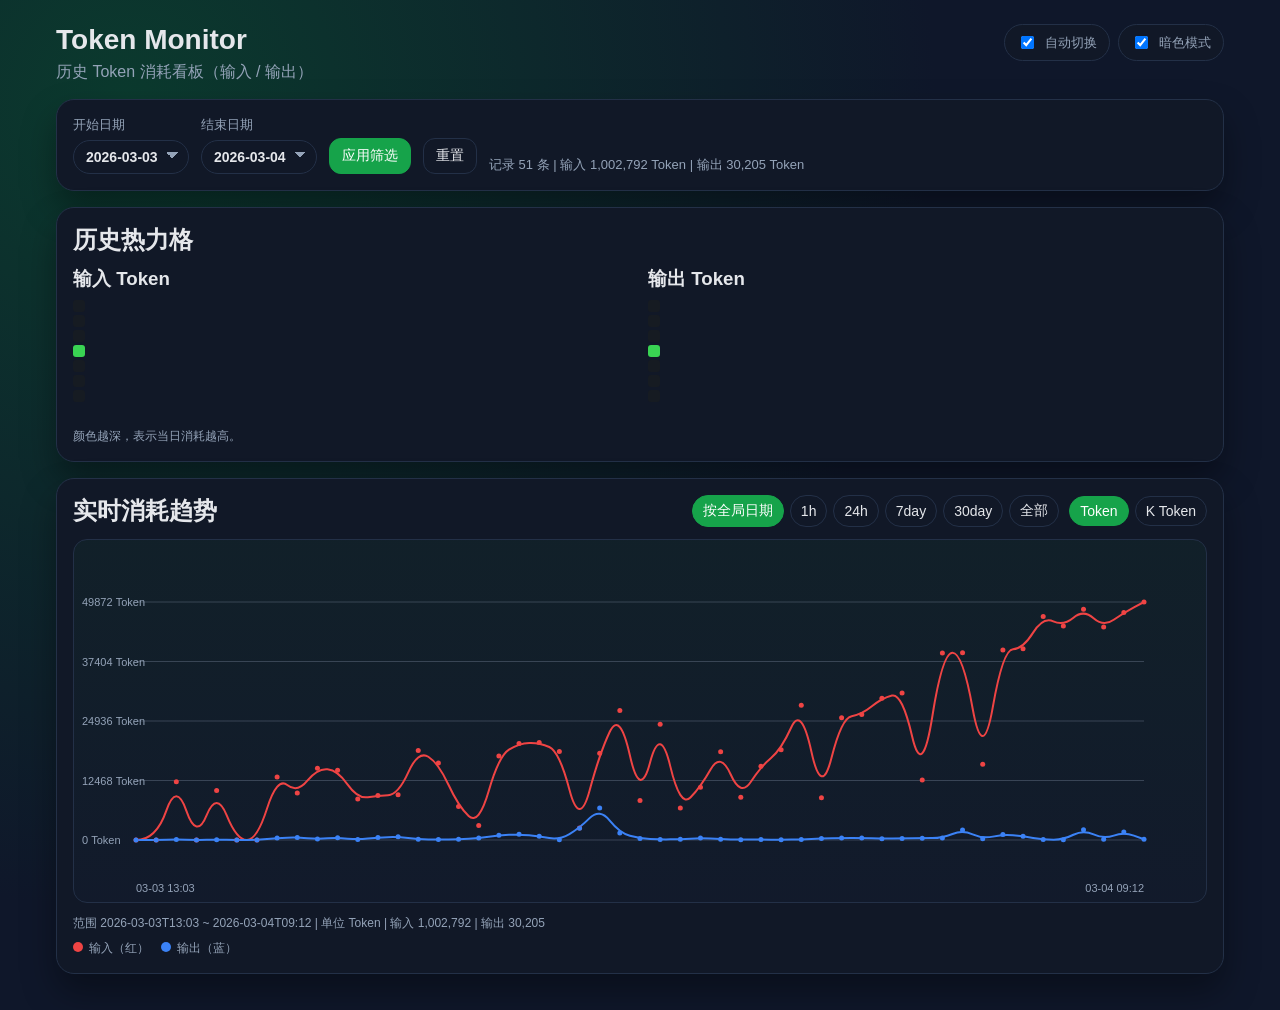
==== token-monitor/index.html @ f06cc523 "feat: rounded selectors and interactive smooth trend chart" ====
<!DOCTYPE html>
<html lang="zh-CN">
<head>
  <meta charset="UTF-8" />
  <meta name="viewport" content="width=device-width, initial-scale=1.0" />
  <title>Token Monitor</title>
  <link rel="stylesheet" href="./styles.css" />
</head>
<body>
  <main class="page">
    <header class="topbar">
      <div>
        <h1>Token Monitor</h1>
        <p>历史 Token 消耗看板（输入 / 输出）</p>
      </div>
      <div class="theme-controls">
        <label class="pill-switch">
          <input id="autoTheme" type="checkbox" checked />
          <span>自动切换</span>
        </label>
        <label class="pill-switch">
          <input id="darkTheme" type="checkbox" />
          <span>暗色模式</span>
        </label>
      </div>
    </header>

    <section class="filters card">
      <label>
        开始日期
        <select id="startDate"></select>
      </label>
      <label>
        结束日期
        <select id="endDate"></select>
      </label>
      <button id="applyBtn" type="button">应用筛选</button>
      <button id="resetBtn" type="button" class="ghost">重置</button>
      <span id="statusText"></span>
    </section>

    <section class="card heatmaps">
      <h2>历史热力格</h2>
      <div class="split">
        <article>
          <h3>输入 Token</h3>
          <div id="inputHeatmap" class="heatmap"></div>
        </article>
        <article>
          <h3>输出 Token</h3>
          <div id="outputHeatmap" class="heatmap"></div>
        </article>
      </div>
      <p class="legend">颜色越深，表示当日消耗越高。</p>
    </section>

    <section class="card line-panel">
      <div class="line-header">
        <h2>实时消耗趋势</h2>
        <div class="line-tools">
          <div class="range-group" id="quickRangeGroup" role="group" aria-label="快捷时间范围">
            <button type="button" class="range-btn" data-range="custom">按全局日期</button>
            <button type="button" class="range-btn" data-range="1h">1h</button>
            <button type="button" class="range-btn" data-range="24h">24h</button>
            <button type="button" class="range-btn" data-range="7d">7day</button>
            <button type="button" class="range-btn" data-range="30d">30day</button>
            <button type="button" class="range-btn" data-range="all">全部</button>
          </div>
          <div class="range-group" id="unitGroup" role="group" aria-label="单位选择">
            <button type="button" class="range-btn" data-unit="token">Token</button>
            <button type="button" class="range-btn" data-unit="k">K Token</button>
          </div>
        </div>
      </div>
      <div class="chart-wrap">
        <canvas id="lineChart" width="1400" height="420" aria-label="Token trend chart"></canvas>
        <div id="chartTooltip" class="chart-tooltip" hidden></div>
      </div>
      <p id="lineMeta" class="legend"></p>
      <p class="legend"><span class="dot red"></span>输入（红）<span class="dot blue"></span>输出（蓝）</p>
    </section>
  </main>

  <script src="./script.js"></script>
</body>
</html>
---- token-monitor/styles.css ----
:root {
  --bg: #f4f7fb;
  --bg-accent: radial-gradient(circle at 10% 10%, #e6f4ea 0%, #f4f7fb 55%), radial-gradient(circle at 90% 20%, #e8eefc 0%, transparent 40%);
  --panel: #ffffff;
  --text: #1f2937;
  --muted: #64748b;
  --border: #dbe2ea;
  --shadow: 0 16px 30px rgba(31, 41, 55, 0.08);
  --green-0: #ebedf0;
  --green-1: #9be9a8;
  --green-2: #40c463;
  --green-3: #30a14e;
  --green-4: #216e39;
  --input-line: #ef4444;
  --output-line: #3b82f6;
}

:root.dark {
  --bg: #0f172a;
  --bg-accent: radial-gradient(circle at 10% 10%, #0b3a2e 0%, #0f172a 55%), radial-gradient(circle at 90% 20%, #1e293b 0%, transparent 40%);
  --panel: #111827;
  --text: #e5e7eb;
  --muted: #94a3b8;
  --border: #233047;
  --shadow: 0 18px 34px rgba(0, 0, 0, 0.35);
  --green-0: #161b22;
  --green-1: #0e4429;
  --green-2: #006d32;
  --green-3: #26a641;
  --green-4: #39d353;
}

* { box-sizing: border-box; }
body {
  margin: 0;
  color: var(--text);
  background: var(--bg-accent), var(--bg);
  font-family: "Segoe UI", "PingFang SC", "Hiragino Sans GB", sans-serif;
}

.page {
  max-width: 1200px;
  margin: 0 auto;
  padding: 24px 16px 36px;
  display: grid;
  gap: 16px;
}

.topbar {
  display: flex;
  justify-content: space-between;
  align-items: flex-start;
  gap: 16px;
}

h1, h2, h3, p { margin: 0; }
h1 { font-size: 28px; }
.topbar p { color: var(--muted); margin-top: 6px; }

.card {
  background: var(--panel);
  border: 1px solid var(--border);
  border-radius: 18px;
  box-shadow: var(--shadow);
  padding: 16px;
}

.filters {
  display: flex;
  flex-wrap: wrap;
  align-items: end;
  gap: 12px;
}

.filters label {
  display: grid;
  gap: 6px;
  color: var(--muted);
  font-size: 13px;
}

select,
button {
  border-radius: 12px;
  border: 1px solid var(--border);
  background: var(--panel);
  color: var(--text);
  padding: 8px 12px;
  font-size: 14px;
}

select {
  border-radius: 999px;
  appearance: none;
  -webkit-appearance: none;
  font-family: "Nunito", "Avenir Next", "PingFang SC", "Hiragino Sans GB", sans-serif;
  font-weight: 700;
  padding-right: 30px;
  background-image: linear-gradient(45deg, transparent 50%, var(--muted) 50%), linear-gradient(135deg, var(--muted) 50%, transparent 50%);
  background-position: calc(100% - 16px) calc(50% - 2px), calc(100% - 10px) calc(50% - 2px);
  background-size: 6px 6px, 6px 6px;
  background-repeat: no-repeat;
}

button {
  cursor: pointer;
  background: #16a34a;
  color: #ffffff;
  border: 1px solid #16a34a;
}
button.ghost {
  background: transparent;
  color: var(--text);
  border-color: var(--border);
}

#statusText { color: var(--muted); font-size: 13px; }

.line-header {
  display: flex;
  justify-content: space-between;
  gap: 12px;
  flex-wrap: wrap;
  align-items: center;
}

.line-tools {
  display: flex;
  gap: 10px;
  flex-wrap: wrap;
  align-items: center;
}

.range-group {
  display: flex;
  gap: 6px;
  flex-wrap: wrap;
}

.range-btn {
  background: transparent;
  color: var(--text);
  border: 1px solid var(--border);
  border-radius: 999px;
  padding: 6px 10px;
}

.range-btn.active {
  background: #16a34a;
  border-color: #16a34a;
  color: #ffffff;
}

.chart-wrap {
  position: relative;
}

.chart-tooltip {
  position: absolute;
  pointer-events: none;
  z-index: 20;
  transform: translate(-50%, -110%);
  background: rgba(15, 23, 42, 0.95);
  color: #ffffff;
  border: 1px solid rgba(148, 163, 184, 0.45);
  border-radius: 10px;
  padding: 8px 10px;
  font-size: 12px;
  line-height: 1.4;
  min-width: 172px;
  box-shadow: 0 8px 20px rgba(0, 0, 0, 0.25);
}

:root.dark .chart-tooltip {
  background: rgba(2, 6, 23, 0.95);
}

.theme-controls {
  display: flex;
  gap: 8px;
  flex-wrap: wrap;
}

.pill-switch {
  display: inline-flex;
  align-items: center;
  gap: 8px;
  background: var(--panel);
  border: 1px solid var(--border);
  border-radius: 999px;
  padding: 8px 12px;
  font-size: 13px;
  color: var(--muted);
}

.split {
  margin-top: 10px;
  display: grid;
  grid-template-columns: 1fr 1fr;
  gap: 16px;
}

.heatmap {
  margin-top: 8px;
  display: grid;
  grid-auto-flow: column;
  grid-template-rows: repeat(7, 12px);
  grid-auto-columns: 12px;
  gap: 3px;
  overflow-x: auto;
  min-height: 120px;
  padding-bottom: 4px;
}

.cell {
  width: 12px;
  height: 12px;
  border-radius: 3px;
  background: var(--green-0);
}

.legend {
  color: var(--muted);
  font-size: 12px;
  margin-top: 8px;
}

.line-panel canvas {
  margin-top: 12px;
  width: 100%;
  height: auto;
  border: 1px solid var(--border);
  border-radius: 14px;
  background: linear-gradient(180deg, rgba(22, 163, 74, 0.06), rgba(59, 130, 246, 0.02));
}

.dot {
  display: inline-block;
  width: 10px;
  height: 10px;
  border-radius: 999px;
  margin: 0 6px 0 12px;
}
.dot.red { background: var(--input-line); margin-left: 0; }
.dot.blue { background: var(--output-line); }

@media (max-width: 880px) {
  .split { grid-template-columns: 1fr; }
  .topbar { flex-direction: column; }
  .line-header { align-items: flex-start; }
}
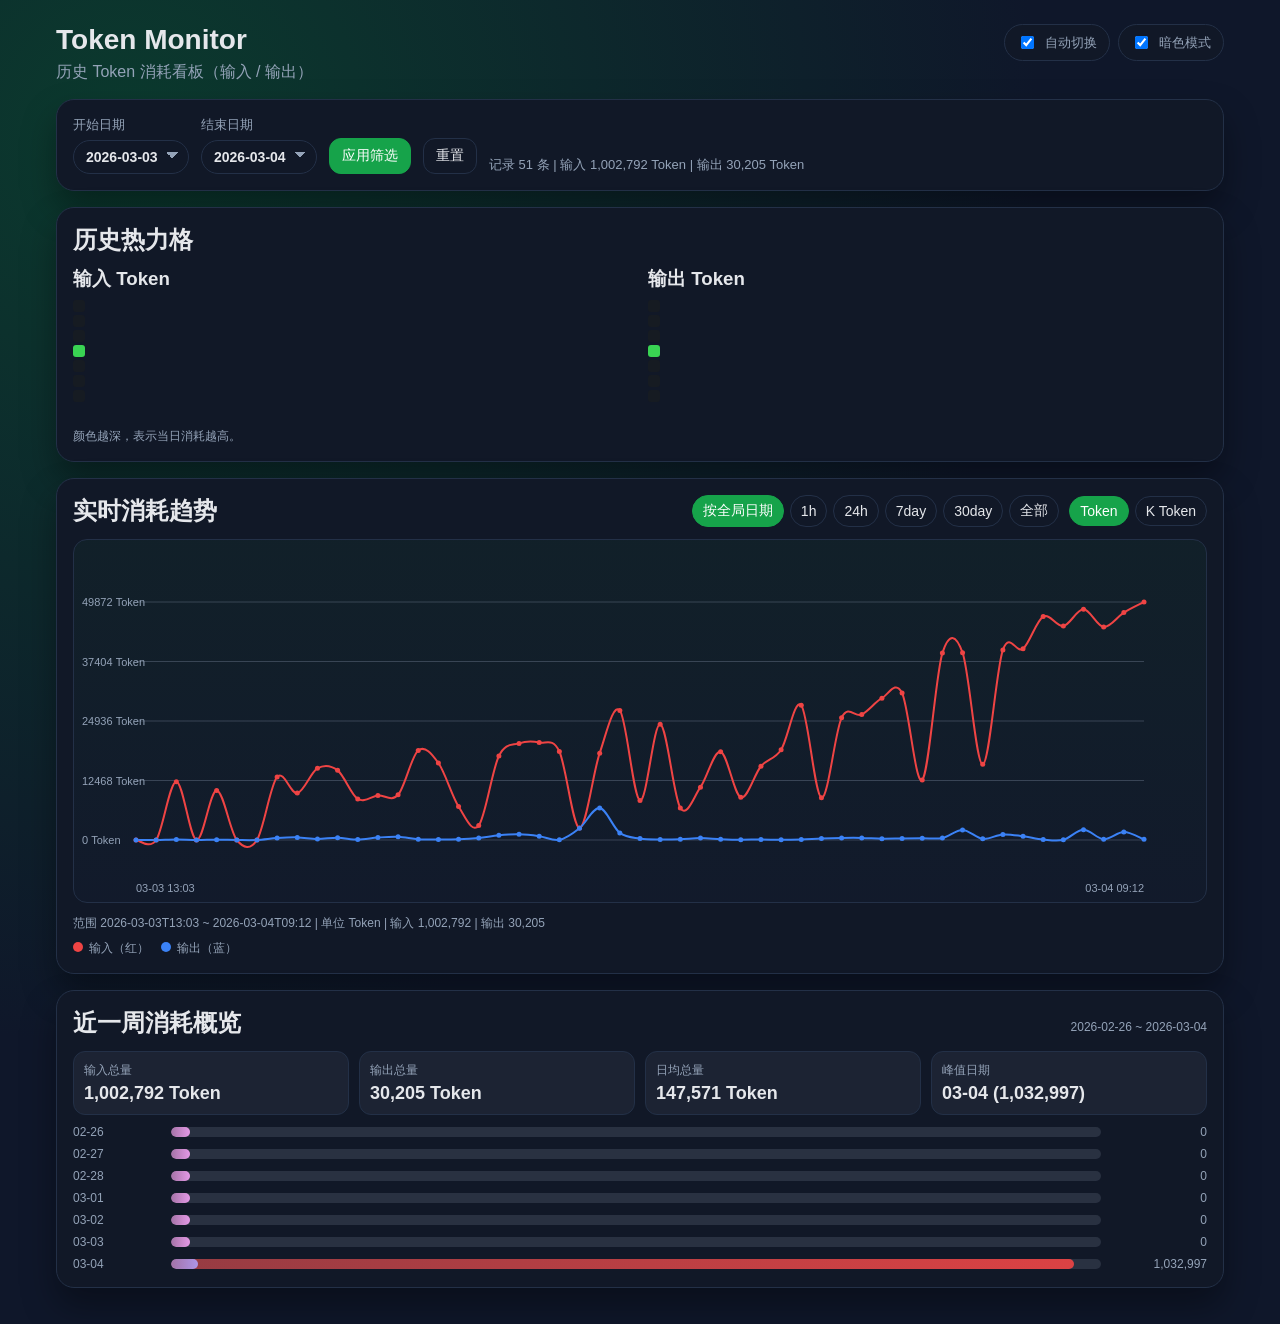
==== commit d26eec76: "feat: refine tooltip interaction and add weekly usage card" ====
--- a/token-monitor/index.html
+++ b/token-monitor/index.html
@@ -79,6 +79,20 @@
       <p id="lineMeta" class="legend"></p>
       <p class="legend"><span class="dot red"></span>输入（红）<span class="dot blue"></span>输出（蓝）</p>
     </section>
+
+    <section class="card week-panel">
+      <div class="week-header">
+        <h2>近一周消耗概览</h2>
+        <span id="weekRangeText" class="legend"></span>
+      </div>
+      <div class="week-kpis">
+        <div class="kpi"><span>输入总量</span><strong id="weekInputTotal">0</strong></div>
+        <div class="kpi"><span>输出总量</span><strong id="weekOutputTotal">0</strong></div>
+        <div class="kpi"><span>日均总量</span><strong id="weekDailyAvg">0</strong></div>
+        <div class="kpi"><span>峰值日期</span><strong id="weekPeakDay">-</strong></div>
+      </div>
+      <div id="weekRows" class="week-rows"></div>
+    </section>
   </main>
 
   <script src="./script.js"></script>
--- a/token-monitor/styles.css
+++ b/token-monitor/styles.css
@@ -159,16 +159,34 @@
   position: absolute;
   pointer-events: none;
   z-index: 20;
-  transform: translate(-50%, -110%);
-  background: rgba(15, 23, 42, 0.95);
+  transform: translate(-50%, -125%);
+  background: rgba(15, 23, 42, 0.98);
   color: #ffffff;
   border: 1px solid rgba(148, 163, 184, 0.45);
-  border-radius: 10px;
-  padding: 8px 10px;
-  font-size: 12px;
-  line-height: 1.4;
-  min-width: 172px;
+  border-radius: 8px;
+  padding: 6px 8px;
+  font-size: 11px;
+  line-height: 1.25;
+  white-space: nowrap;
   box-shadow: 0 8px 20px rgba(0, 0, 0, 0.25);
+}
+
+.chart-tooltip .tt-time {
+  font-weight: 700;
+  margin-right: 8px;
+  color: #d1fae5;
+}
+
+.chart-tooltip .tt-val {
+  margin-right: 8px;
+}
+
+.chart-tooltip .tt-in {
+  color: #fca5a5;
+}
+
+.chart-tooltip .tt-out {
+  color: #93c5fd;
 }
 
 :root.dark .chart-tooltip {
@@ -244,8 +262,93 @@
 .dot.red { background: var(--input-line); margin-left: 0; }
 .dot.blue { background: var(--output-line); }
 
+.week-header {
+  display: flex;
+  justify-content: space-between;
+  align-items: center;
+  gap: 10px;
+  flex-wrap: wrap;
+}
+
+.week-kpis {
+  margin-top: 12px;
+  display: grid;
+  grid-template-columns: repeat(4, minmax(0, 1fr));
+  gap: 10px;
+}
+
+.kpi {
+  background: rgba(148, 163, 184, 0.08);
+  border: 1px solid var(--border);
+  border-radius: 12px;
+  padding: 10px;
+}
+
+.kpi span {
+  display: block;
+  color: var(--muted);
+  font-size: 12px;
+}
+
+.kpi strong {
+  display: block;
+  margin-top: 4px;
+  font-size: 18px;
+}
+
+.week-rows {
+  margin-top: 10px;
+  display: grid;
+  gap: 8px;
+}
+
+.week-row {
+  display: grid;
+  grid-template-columns: 88px 1fr 96px;
+  align-items: center;
+  gap: 10px;
+}
+
+.week-row .day {
+  color: var(--muted);
+  font-size: 12px;
+}
+
+.week-row .num {
+  text-align: right;
+  font-size: 12px;
+  color: var(--muted);
+}
+
+.week-bar {
+  height: 10px;
+  border-radius: 999px;
+  background: rgba(148, 163, 184, 0.18);
+  overflow: hidden;
+  position: relative;
+}
+
+.week-bar > i {
+  position: absolute;
+  left: 0;
+  top: 0;
+  bottom: 0;
+  border-radius: 999px;
+}
+
+.week-bar > i.in {
+  background: linear-gradient(90deg, rgba(239, 68, 68, 0.55), rgba(239, 68, 68, 0.9));
+}
+
+.week-bar > i.out {
+  background: linear-gradient(90deg, rgba(59, 130, 246, 0.55), rgba(59, 130, 246, 0.9));
+  mix-blend-mode: screen;
+}
+
 @media (max-width: 880px) {
   .split { grid-template-columns: 1fr; }
   .topbar { flex-direction: column; }
   .line-header { align-items: flex-start; }
-}
+  .week-kpis { grid-template-columns: repeat(2, minmax(0, 1fr)); }
+  .week-row { grid-template-columns: 72px 1fr 88px; }
+}
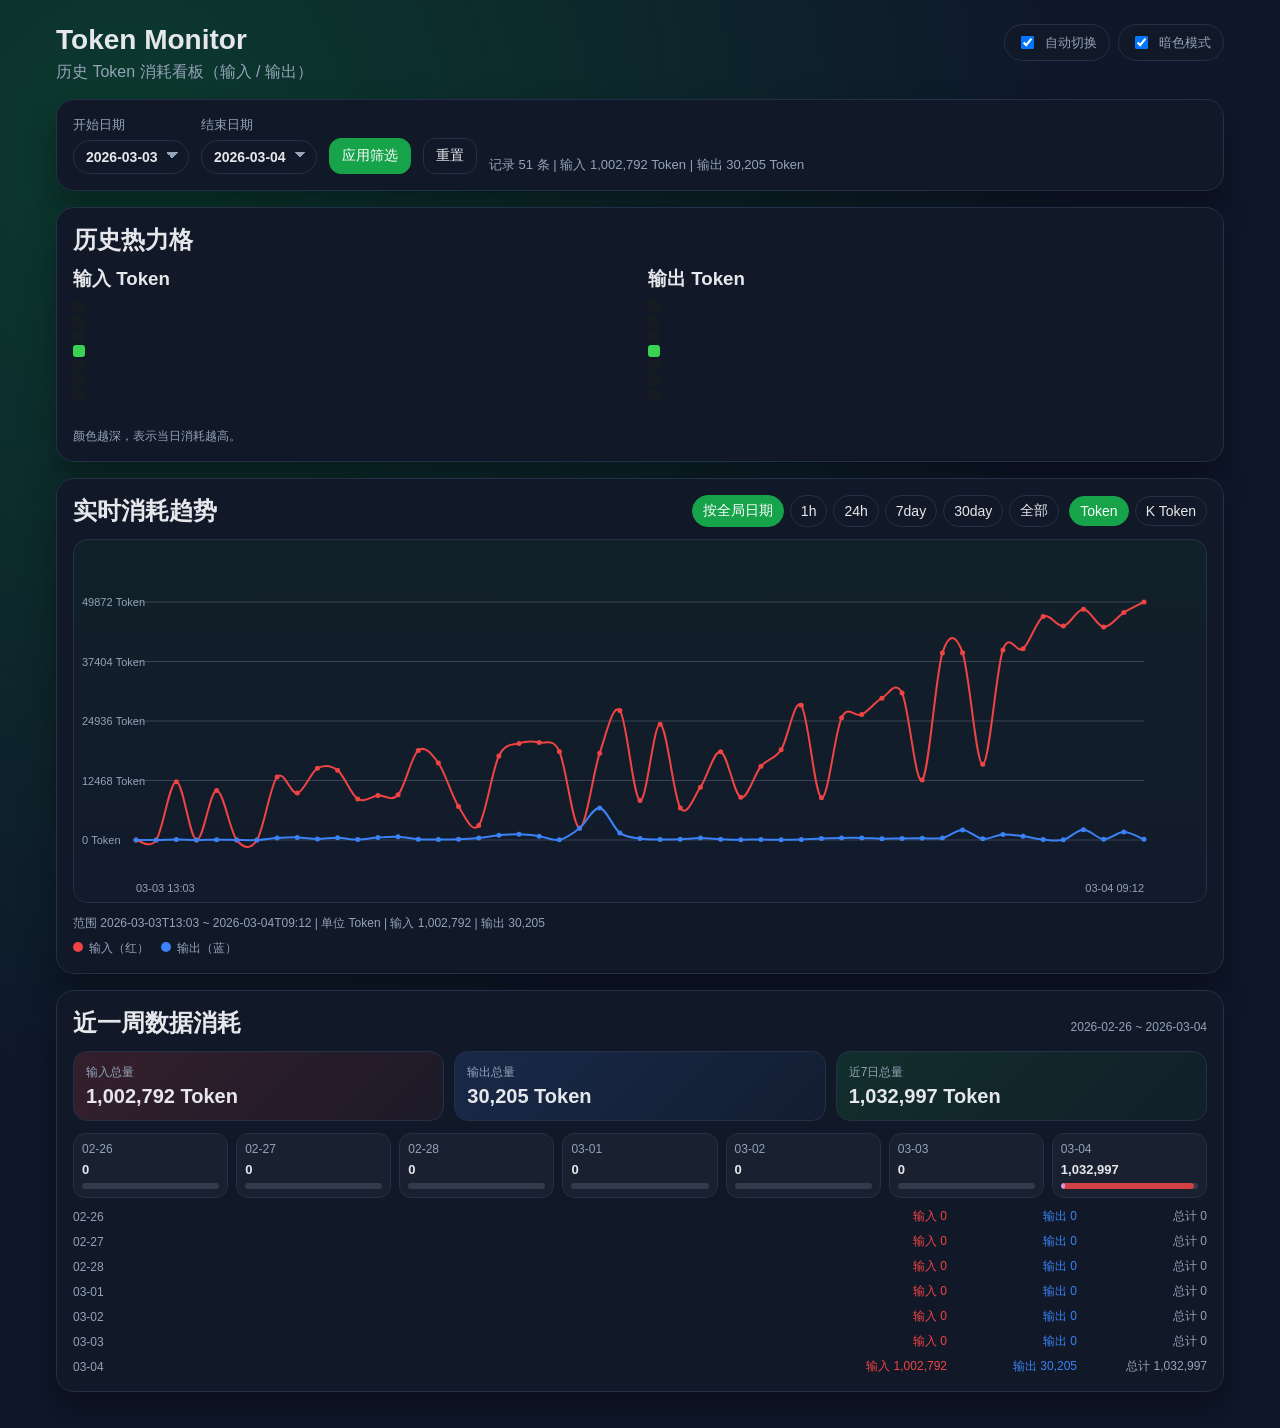
==== commit ea0092d1: "feat: redesign weekly usage card to dashboard style" ====
--- a/token-monitor/index.html
+++ b/token-monitor/index.html
@@ -82,15 +82,24 @@
 
     <section class="card week-panel">
       <div class="week-header">
-        <h2>近一周消耗概览</h2>
+        <h2>近一周数据消耗</h2>
         <span id="weekRangeText" class="legend"></span>
       </div>
-      <div class="week-kpis">
-        <div class="kpi"><span>输入总量</span><strong id="weekInputTotal">0</strong></div>
-        <div class="kpi"><span>输出总量</span><strong id="weekOutputTotal">0</strong></div>
-        <div class="kpi"><span>日均总量</span><strong id="weekDailyAvg">0</strong></div>
-        <div class="kpi"><span>峰值日期</span><strong id="weekPeakDay">-</strong></div>
+      <div class="week-stats">
+        <article class="week-stat in">
+          <span>输入总量</span>
+          <strong id="weekInputTotal">0</strong>
+        </article>
+        <article class="week-stat out">
+          <span>输出总量</span>
+          <strong id="weekOutputTotal">0</strong>
+        </article>
+        <article class="week-stat sum">
+          <span>近7日总量</span>
+          <strong id="weekSumTotal">0</strong>
+        </article>
       </div>
+      <div id="weekDayGrid" class="week-day-grid"></div>
       <div id="weekRows" class="week-rows"></div>
     </section>
   </main>
--- a/token-monitor/styles.css
+++ b/token-monitor/styles.css
@@ -270,65 +270,79 @@
   flex-wrap: wrap;
 }
 
-.week-kpis {
+.week-stats {
   margin-top: 12px;
   display: grid;
-  grid-template-columns: repeat(4, minmax(0, 1fr));
+  grid-template-columns: repeat(3, minmax(0, 1fr));
   gap: 10px;
 }
 
-.kpi {
+.week-stat {
+  border-radius: 14px;
+  padding: 12px;
+  border: 1px solid var(--border);
   background: rgba(148, 163, 184, 0.08);
-  border: 1px solid var(--border);
-  border-radius: 12px;
-  padding: 10px;
-}
-
-.kpi span {
+}
+
+.week-stat.in {
+  background: linear-gradient(135deg, rgba(239, 68, 68, 0.16), rgba(239, 68, 68, 0.05));
+}
+
+.week-stat.out {
+  background: linear-gradient(135deg, rgba(59, 130, 246, 0.16), rgba(59, 130, 246, 0.05));
+}
+
+.week-stat.sum {
+  background: linear-gradient(135deg, rgba(22, 163, 74, 0.16), rgba(22, 163, 74, 0.05));
+}
+
+.week-stat span {
   display: block;
   color: var(--muted);
   font-size: 12px;
 }
 
-.kpi strong {
+.week-stat strong {
   display: block;
   margin-top: 4px;
-  font-size: 18px;
-}
-
-.week-rows {
-  margin-top: 10px;
-  display: grid;
+  font-size: 20px;
+}
+
+.week-day-grid {
+  margin-top: 12px;
+  display: grid;
+  grid-template-columns: repeat(7, minmax(0, 1fr));
   gap: 8px;
 }
 
-.week-row {
-  display: grid;
-  grid-template-columns: 88px 1fr 96px;
-  align-items: center;
-  gap: 10px;
-}
-
-.week-row .day {
-  color: var(--muted);
-  font-size: 12px;
-}
-
-.week-row .num {
-  text-align: right;
-  font-size: 12px;
-  color: var(--muted);
-}
-
-.week-bar {
-  height: 10px;
-  border-radius: 999px;
-  background: rgba(148, 163, 184, 0.18);
+.week-cell {
+  border: 1px solid var(--border);
+  border-radius: 12px;
+  padding: 8px;
+  background: rgba(148, 163, 184, 0.06);
+}
+
+.week-cell .day {
+  font-size: 12px;
+  color: var(--muted);
+}
+
+.week-cell .total {
+  margin-top: 6px;
+  font-size: 13px;
+  font-weight: 700;
+}
+
+.week-cell .mini {
+  margin-top: 6px;
+  height: 6px;
+  border-radius: 999px;
   overflow: hidden;
+  background: rgba(148, 163, 184, 0.2);
   position: relative;
 }
 
-.week-bar > i {
+.week-cell .mini i {
   position: absolute;
   left: 0;
   top: 0;
@@ -336,19 +350,47 @@
   border-radius: 999px;
 }
 
-.week-bar > i.in {
-  background: linear-gradient(90deg, rgba(239, 68, 68, 0.55), rgba(239, 68, 68, 0.9));
-}
-
-.week-bar > i.out {
-  background: linear-gradient(90deg, rgba(59, 130, 246, 0.55), rgba(59, 130, 246, 0.9));
+.week-cell .mini i.in {
+  background: rgba(239, 68, 68, 0.85);
+}
+
+.week-cell .mini i.out {
+  background: rgba(59, 130, 246, 0.85);
   mix-blend-mode: screen;
 }
+
+.week-rows {
+  margin-top: 10px;
+  display: grid;
+  gap: 8px;
+}
+
+.week-row {
+  display: grid;
+  grid-template-columns: 88px 1fr 120px 120px;
+  align-items: center;
+  gap: 10px;
+}
+
+.week-row .day {
+  color: var(--muted);
+  font-size: 12px;
+}
+
+.week-row .num {
+  text-align: right;
+  font-size: 12px;
+  color: var(--muted);
+}
+
+.week-row .num.in { color: #ef4444; }
+.week-row .num.out { color: #3b82f6; }
 
 @media (max-width: 880px) {
   .split { grid-template-columns: 1fr; }
   .topbar { flex-direction: column; }
   .line-header { align-items: flex-start; }
-  .week-kpis { grid-template-columns: repeat(2, minmax(0, 1fr)); }
-  .week-row { grid-template-columns: 72px 1fr 88px; }
-}
+  .week-stats { grid-template-columns: 1fr; }
+  .week-day-grid { grid-template-columns: repeat(2, minmax(0, 1fr)); }
+  .week-row { grid-template-columns: 72px 1fr 86px 86px; }
+}
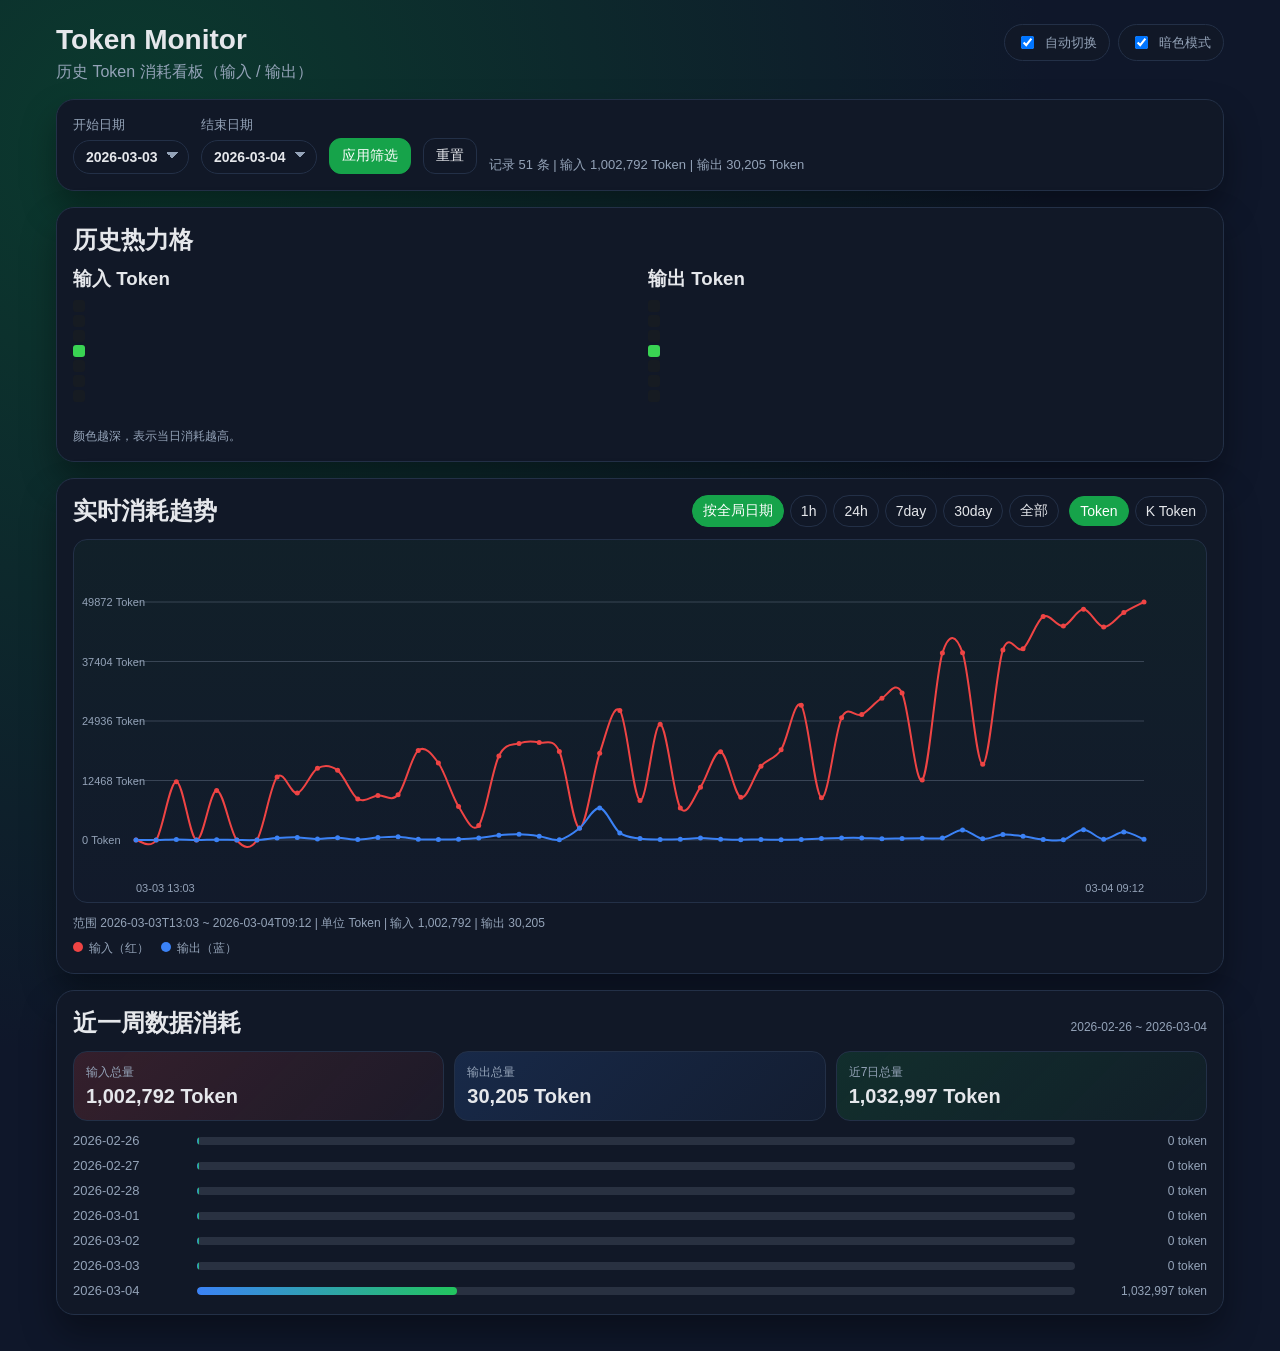
==== commit c368ad0a: "fix: match weekly list style and remove duplicated K unit" ====
--- a/token-monitor/index.html
+++ b/token-monitor/index.html
@@ -99,7 +99,6 @@
           <strong id="weekSumTotal">0</strong>
         </article>
       </div>
-      <div id="weekDayGrid" class="week-day-grid"></div>
       <div id="weekRows" class="week-rows"></div>
     </section>
   </main>
--- a/token-monitor/styles.css
+++ b/token-monitor/styles.css
@@ -308,73 +308,36 @@
   font-size: 20px;
 }
 
-.week-day-grid {
+.week-rows {
   margin-top: 12px;
   display: grid;
-  grid-template-columns: repeat(7, minmax(0, 1fr));
-  gap: 8px;
-}
-
-.week-cell {
-  border: 1px solid var(--border);
-  border-radius: 12px;
-  padding: 8px;
-  background: rgba(148, 163, 184, 0.06);
-}
-
-.week-cell .day {
-  font-size: 12px;
-  color: var(--muted);
-}
-
-.week-cell .total {
-  margin-top: 6px;
+  gap: 10px;
+}
+
+.week-row {
+  display: grid;
+  grid-template-columns: 112px 1fr 120px;
+  align-items: center;
+  gap: 12px;
+}
+
+.week-row .day {
+  color: var(--muted);
   font-size: 13px;
-  font-weight: 700;
-}
-
-.week-cell .mini {
-  margin-top: 6px;
-  height: 6px;
-  border-radius: 999px;
+}
+
+.week-line {
+  height: 8px;
+  border-radius: 999px;
+  background: rgba(148, 163, 184, 0.18);
   overflow: hidden;
-  background: rgba(148, 163, 184, 0.2);
-  position: relative;
-}
-
-.week-cell .mini i {
-  position: absolute;
-  left: 0;
-  top: 0;
-  bottom: 0;
-  border-radius: 999px;
-}
-
-.week-cell .mini i.in {
-  background: rgba(239, 68, 68, 0.85);
-}
-
-.week-cell .mini i.out {
-  background: rgba(59, 130, 246, 0.85);
-  mix-blend-mode: screen;
-}
-
-.week-rows {
-  margin-top: 10px;
-  display: grid;
-  gap: 8px;
-}
-
-.week-row {
-  display: grid;
-  grid-template-columns: 88px 1fr 120px 120px;
-  align-items: center;
-  gap: 10px;
-}
-
-.week-row .day {
-  color: var(--muted);
-  font-size: 12px;
+}
+
+.week-line i {
+  display: block;
+  height: 100%;
+  border-radius: 999px;
+  background: linear-gradient(90deg, #3b82f6, #22c55e);
 }
 
 .week-row .num {
@@ -382,15 +345,11 @@
   font-size: 12px;
   color: var(--muted);
 }
-
-.week-row .num.in { color: #ef4444; }
-.week-row .num.out { color: #3b82f6; }
 
 @media (max-width: 880px) {
   .split { grid-template-columns: 1fr; }
   .topbar { flex-direction: column; }
   .line-header { align-items: flex-start; }
   .week-stats { grid-template-columns: 1fr; }
-  .week-day-grid { grid-template-columns: repeat(2, minmax(0, 1fr)); }
-  .week-row { grid-template-columns: 72px 1fr 86px 86px; }
-}
+  .week-row { grid-template-columns: 88px 1fr 100px; }
+}
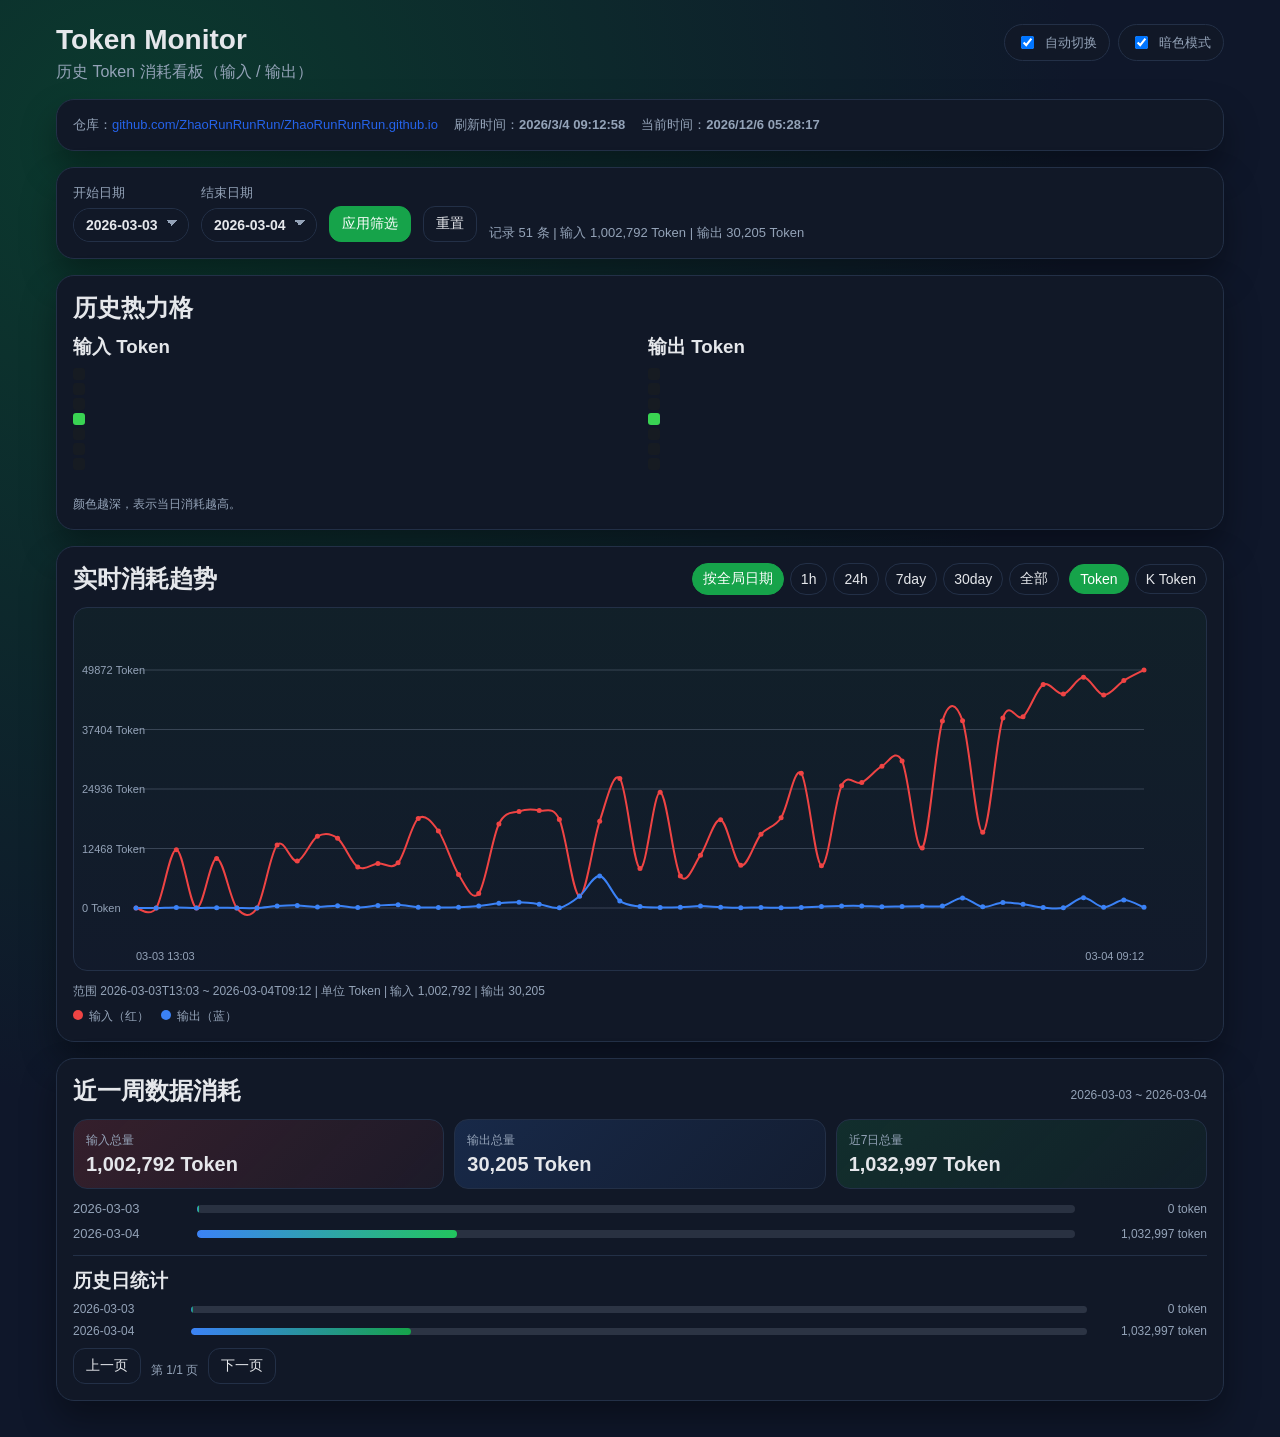
==== commit 06dd6517: "feat: add paged stats list, rounded date selects, and top meta info" ====
--- a/token-monitor/index.html
+++ b/token-monitor/index.html
@@ -25,14 +25,20 @@
       </div>
     </header>
 
+    <section class="card meta-panel">
+      <span>仓库：<a id="repoLink" href="https://github.com/ZhaoRunRunRun/ZhaoRunRunRun.github.io" target="_blank" rel="noopener">github.com/ZhaoRunRunRun/ZhaoRunRunRun.github.io</a></span>
+      <span>刷新时间：<strong id="refreshAt">-</strong></span>
+      <span>当前时间：<strong id="nowClock">-</strong></span>
+    </section>
+
     <section class="filters card">
       <label>
         开始日期
-        <select id="startDate"></select>
+        <span class="select-wrap"><select id="startDate"></select></span>
       </label>
       <label>
         结束日期
-        <select id="endDate"></select>
+        <span class="select-wrap"><select id="endDate"></select></span>
       </label>
       <button id="applyBtn" type="button">应用筛选</button>
       <button id="resetBtn" type="button" class="ghost">重置</button>
@@ -100,6 +106,16 @@
         </article>
       </div>
       <div id="weekRows" class="week-rows"></div>
+
+      <div class="week-pager-panel">
+        <h3>历史日统计</h3>
+        <div id="weekPageRows" class="week-page-rows"></div>
+        <div class="pager-actions">
+          <button id="prevPageBtn" type="button" class="ghost">上一页</button>
+          <span id="pageText" class="legend">第 1 页</span>
+          <button id="nextPageBtn" type="button" class="ghost">下一页</button>
+        </div>
+      </div>
     </section>
   </main>
 
--- a/token-monitor/styles.css
+++ b/token-monitor/styles.css
@@ -116,6 +116,31 @@
 
 #statusText { color: var(--muted); font-size: 13px; }
 
+.meta-panel {
+  display: flex;
+  gap: 16px;
+  flex-wrap: wrap;
+  color: var(--muted);
+  font-size: 13px;
+}
+
+.meta-panel a {
+  color: #2563eb;
+  text-decoration: none;
+}
+
+.select-wrap {
+  display: inline-block;
+  border-radius: 999px;
+  border: 1px solid var(--border);
+  overflow: hidden;
+}
+
+.select-wrap select {
+  border: 0;
+  border-radius: 999px;
+}
+
 .line-header {
   display: flex;
   justify-content: space-between;
@@ -346,10 +371,62 @@
   color: var(--muted);
 }
 
+.week-pager-panel {
+  margin-top: 14px;
+  border-top: 1px solid var(--border);
+  padding-top: 12px;
+}
+
+.week-page-rows {
+  margin-top: 8px;
+  display: grid;
+  gap: 8px;
+}
+
+.page-row {
+  display: grid;
+  grid-template-columns: 108px 1fr 110px;
+  gap: 10px;
+  align-items: center;
+}
+
+.page-row .date {
+  color: var(--muted);
+  font-size: 12px;
+}
+
+.page-row .bar {
+  height: 7px;
+  border-radius: 999px;
+  background: rgba(148, 163, 184, 0.2);
+  overflow: hidden;
+}
+
+.page-row .bar i {
+  display: block;
+  height: 100%;
+  border-radius: 999px;
+  background: linear-gradient(90deg, #3b82f6, #16a34a);
+}
+
+.page-row .val {
+  text-align: right;
+  font-size: 12px;
+  color: var(--muted);
+}
+
+.pager-actions {
+  margin-top: 10px;
+  display: flex;
+  align-items: center;
+  gap: 10px;
+}
+
 @media (max-width: 880px) {
   .split { grid-template-columns: 1fr; }
   .topbar { flex-direction: column; }
   .line-header { align-items: flex-start; }
   .week-stats { grid-template-columns: 1fr; }
   .week-row { grid-template-columns: 88px 1fr 100px; }
-}
+  .page-row { grid-template-columns: 88px 1fr 90px; }
+}
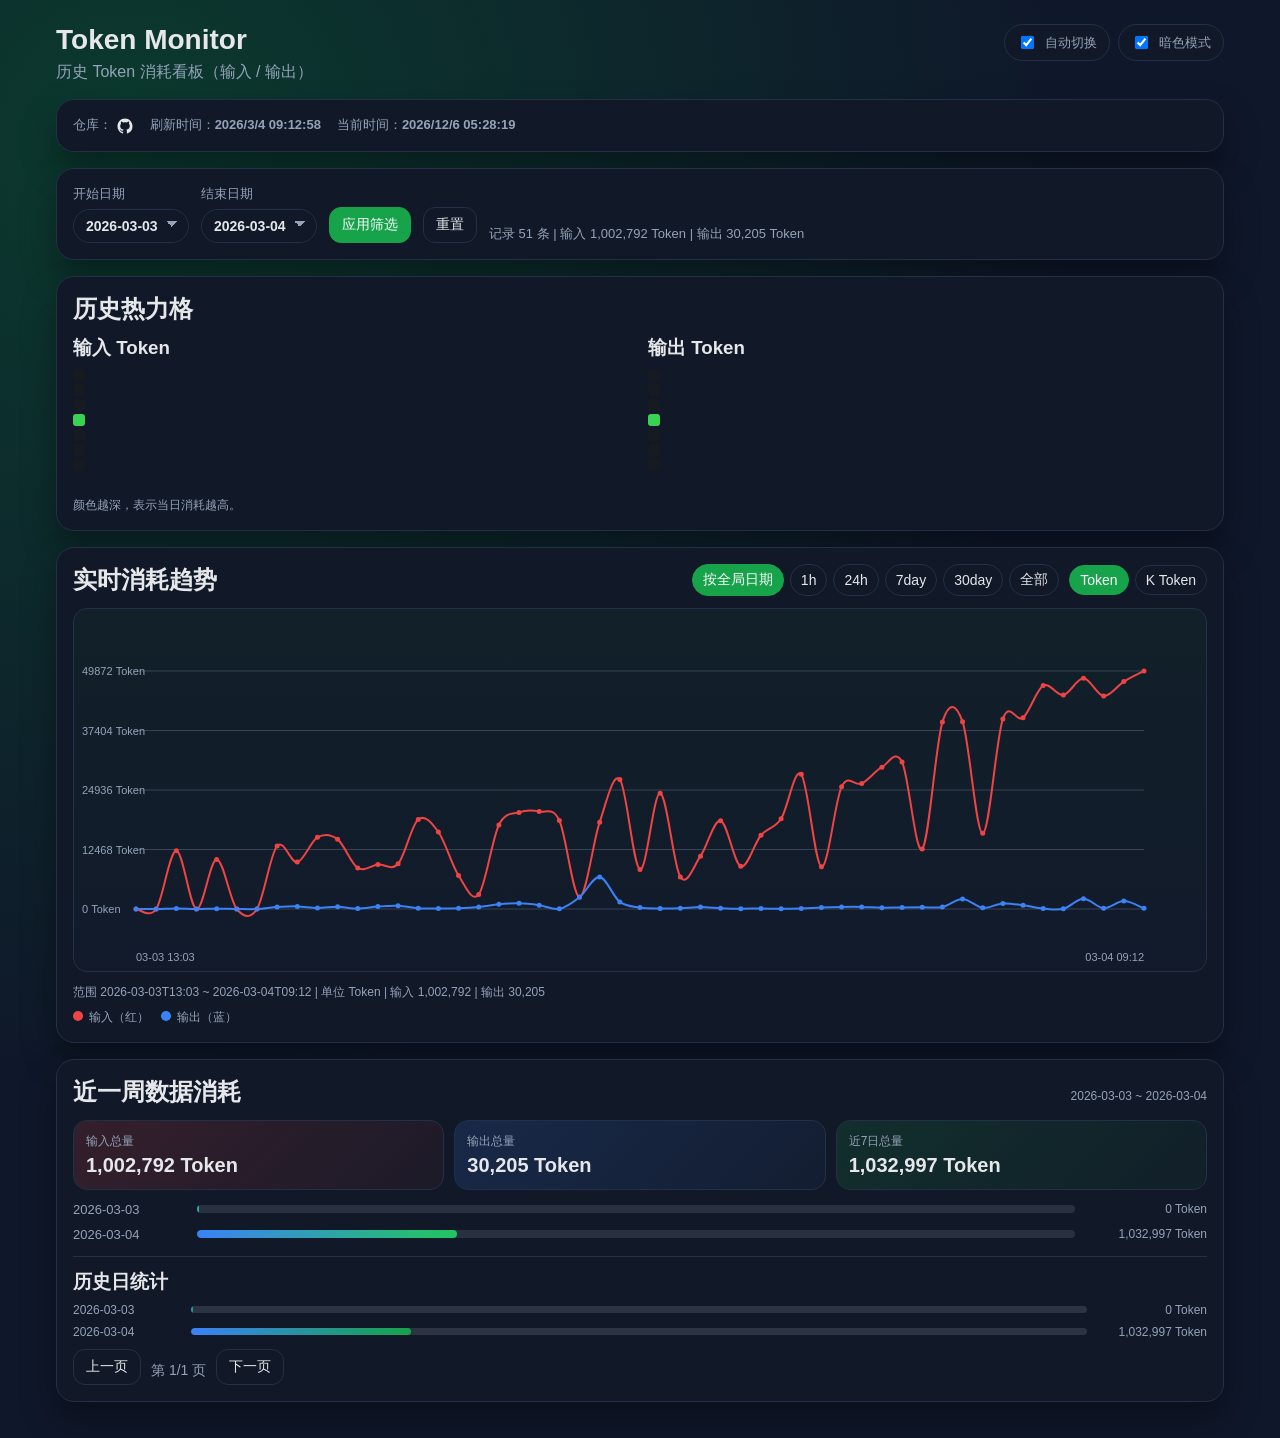
==== commit b2298788: "fix: sync week units, pager text size, and github icon link" ====
--- a/token-monitor/index.html
+++ b/token-monitor/index.html
@@ -26,7 +26,13 @@
     </header>
 
     <section class="card meta-panel">
-      <span>仓库：<a id="repoLink" href="https://github.com/ZhaoRunRunRun/ZhaoRunRunRun.github.io" target="_blank" rel="noopener">github.com/ZhaoRunRunRun/ZhaoRunRunRun.github.io</a></span>
+      <span>仓库：
+        <a id="repoLink" class="repo-icon-link" href="https://github.com/ZhaoRunRunRun/ZhaoRunRunRun.github.io" target="_blank" rel="noopener" aria-label="GitHub 仓库">
+          <svg viewBox="0 0 24 24" aria-hidden="true">
+            <path d="M12 2C6.48 2 2 6.58 2 12.23c0 4.51 2.87 8.33 6.84 9.68.5.1.66-.22.66-.49 0-.24-.01-1.05-.01-1.9-2.78.62-3.37-1.21-3.37-1.21-.45-1.19-1.11-1.51-1.11-1.51-.91-.64.07-.63.07-.63 1 .07 1.53 1.05 1.53 1.05.9 1.57 2.36 1.12 2.93.86.09-.67.35-1.12.64-1.38-2.22-.26-4.55-1.14-4.55-5.08 0-1.12.39-2.03 1.03-2.75-.1-.26-.45-1.3.1-2.72 0 0 .84-.27 2.75 1.05A9.32 9.32 0 0 1 12 6.84c.85 0 1.7.12 2.5.35 1.9-1.32 2.74-1.05 2.74-1.05.55 1.42.2 2.46.1 2.72.64.72 1.03 1.63 1.03 2.75 0 3.95-2.33 4.82-4.56 5.08.36.32.68.94.68 1.9 0 1.37-.01 2.47-.01 2.8 0 .27.17.59.67.49A10.27 10.27 0 0 0 22 12.23C22 6.58 17.52 2 12 2z"></path>
+          </svg>
+        </a>
+      </span>
       <span>刷新时间：<strong id="refreshAt">-</strong></span>
       <span>当前时间：<strong id="nowClock">-</strong></span>
     </section>
--- a/token-monitor/styles.css
+++ b/token-monitor/styles.css
@@ -124,9 +124,17 @@
   font-size: 13px;
 }
 
-.meta-panel a {
-  color: #2563eb;
+.repo-icon-link {
+  display: inline-flex;
+  vertical-align: middle;
+  color: var(--text);
   text-decoration: none;
+}
+
+.repo-icon-link svg {
+  width: 18px;
+  height: 18px;
+  fill: currentColor;
 }
 
 .select-wrap {
@@ -422,6 +430,10 @@
   gap: 10px;
 }
 
+#pageText {
+  font-size: 14px;
+}
+
 @media (max-width: 880px) {
   .split { grid-template-columns: 1fr; }
   .topbar { flex-direction: column; }
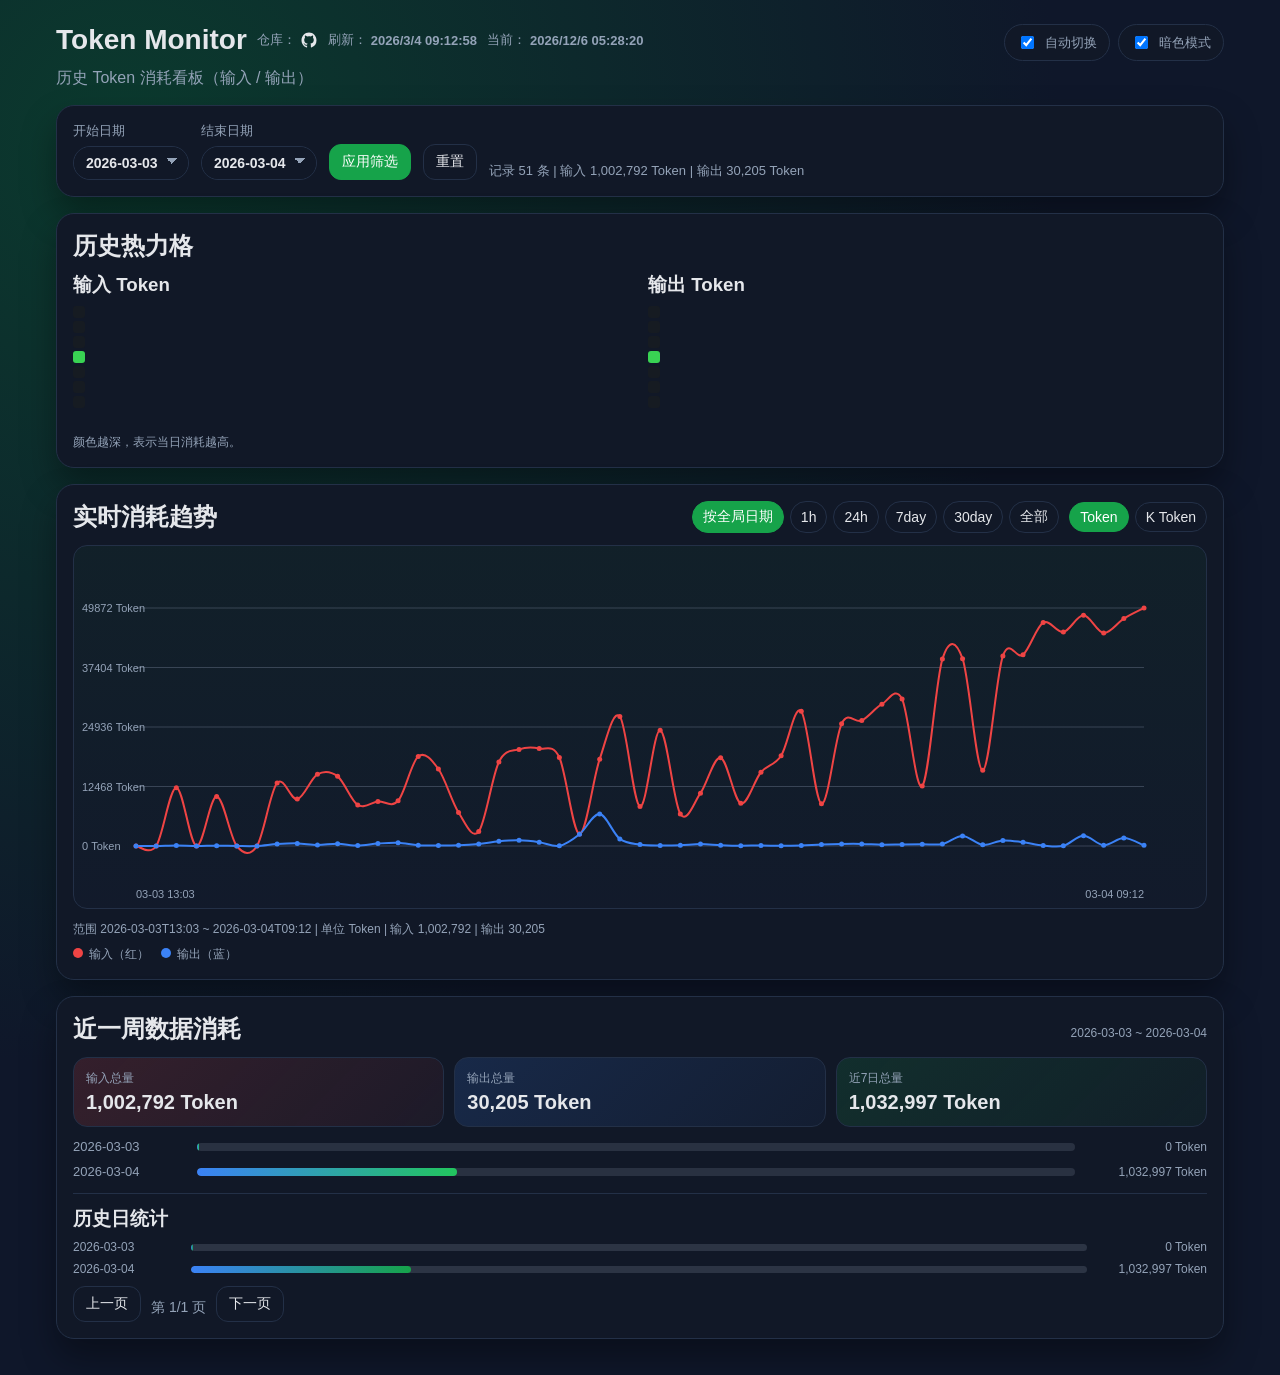
==== commit ddac2f0c: "style: move repo/time meta inline with Token Monitor title" ====
--- a/token-monitor/index.html
+++ b/token-monitor/index.html
@@ -9,8 +9,19 @@
 <body>
   <main class="page">
     <header class="topbar">
-      <div>
-        <h1>Token Monitor</h1>
+      <div class="title-block">
+        <div class="title-row">
+          <h1>Token Monitor</h1>
+          <span class="inline-meta">仓库：
+            <a id="repoLink" class="repo-icon-link" href="https://github.com/ZhaoRunRunRun/ZhaoRunRunRun.github.io" target="_blank" rel="noopener" aria-label="GitHub 仓库">
+              <svg viewBox="0 0 24 24" aria-hidden="true">
+                <path d="M12 2C6.48 2 2 6.58 2 12.23c0 4.51 2.87 8.33 6.84 9.68.5.1.66-.22.66-.49 0-.24-.01-1.05-.01-1.9-2.78.62-3.37-1.21-3.37-1.21-.45-1.19-1.11-1.51-1.11-1.51-.91-.64.07-.63.07-.63 1 .07 1.53 1.05 1.53 1.05.9 1.57 2.36 1.12 2.93.86.09-.67.35-1.12.64-1.38-2.22-.26-4.55-1.14-4.55-5.08 0-1.12.39-2.03 1.03-2.75-.1-.26-.45-1.3.1-2.72 0 0 .84-.27 2.75 1.05A9.32 9.32 0 0 1 12 6.84c.85 0 1.7.12 2.5.35 1.9-1.32 2.74-1.05 2.74-1.05.55 1.42.2 2.46.1 2.72.64.72 1.03 1.63 1.03 2.75 0 3.95-2.33 4.82-4.56 5.08.36.32.68.94.68 1.9 0 1.37-.01 2.47-.01 2.8 0 .27.17.59.67.49A10.27 10.27 0 0 0 22 12.23C22 6.58 17.52 2 12 2z"></path>
+              </svg>
+            </a>
+          </span>
+          <span class="inline-meta">刷新：<strong id="refreshAt">-</strong></span>
+          <span class="inline-meta">当前：<strong id="nowClock">-</strong></span>
+        </div>
         <p>历史 Token 消耗看板（输入 / 输出）</p>
       </div>
       <div class="theme-controls">
@@ -24,18 +35,6 @@
         </label>
       </div>
     </header>
-
-    <section class="card meta-panel">
-      <span>仓库：
-        <a id="repoLink" class="repo-icon-link" href="https://github.com/ZhaoRunRunRun/ZhaoRunRunRun.github.io" target="_blank" rel="noopener" aria-label="GitHub 仓库">
-          <svg viewBox="0 0 24 24" aria-hidden="true">
-            <path d="M12 2C6.48 2 2 6.58 2 12.23c0 4.51 2.87 8.33 6.84 9.68.5.1.66-.22.66-.49 0-.24-.01-1.05-.01-1.9-2.78.62-3.37-1.21-3.37-1.21-.45-1.19-1.11-1.51-1.11-1.51-.91-.64.07-.63.07-.63 1 .07 1.53 1.05 1.53 1.05.9 1.57 2.36 1.12 2.93.86.09-.67.35-1.12.64-1.38-2.22-.26-4.55-1.14-4.55-5.08 0-1.12.39-2.03 1.03-2.75-.1-.26-.45-1.3.1-2.72 0 0 .84-.27 2.75 1.05A9.32 9.32 0 0 1 12 6.84c.85 0 1.7.12 2.5.35 1.9-1.32 2.74-1.05 2.74-1.05.55 1.42.2 2.46.1 2.72.64.72 1.03 1.63 1.03 2.75 0 3.95-2.33 4.82-4.56 5.08.36.32.68.94.68 1.9 0 1.37-.01 2.47-.01 2.8 0 .27.17.59.67.49A10.27 10.27 0 0 0 22 12.23C22 6.58 17.52 2 12 2z"></path>
-          </svg>
-        </a>
-      </span>
-      <span>刷新时间：<strong id="refreshAt">-</strong></span>
-      <span>当前时间：<strong id="nowClock">-</strong></span>
-    </section>
 
     <section class="filters card">
       <label>
--- a/token-monitor/styles.css
+++ b/token-monitor/styles.css
@@ -116,12 +116,24 @@
 
 #statusText { color: var(--muted); font-size: 13px; }
 
-.meta-panel {
-  display: flex;
-  gap: 16px;
-  flex-wrap: wrap;
+.title-block {
+  display: grid;
+  gap: 6px;
+}
+
+.title-row {
+  display: flex;
+  align-items: center;
+  flex-wrap: wrap;
+  gap: 10px;
+}
+
+.inline-meta {
   color: var(--muted);
   font-size: 13px;
+  display: inline-flex;
+  align-items: center;
+  gap: 4px;
 }
 
 .repo-icon-link {
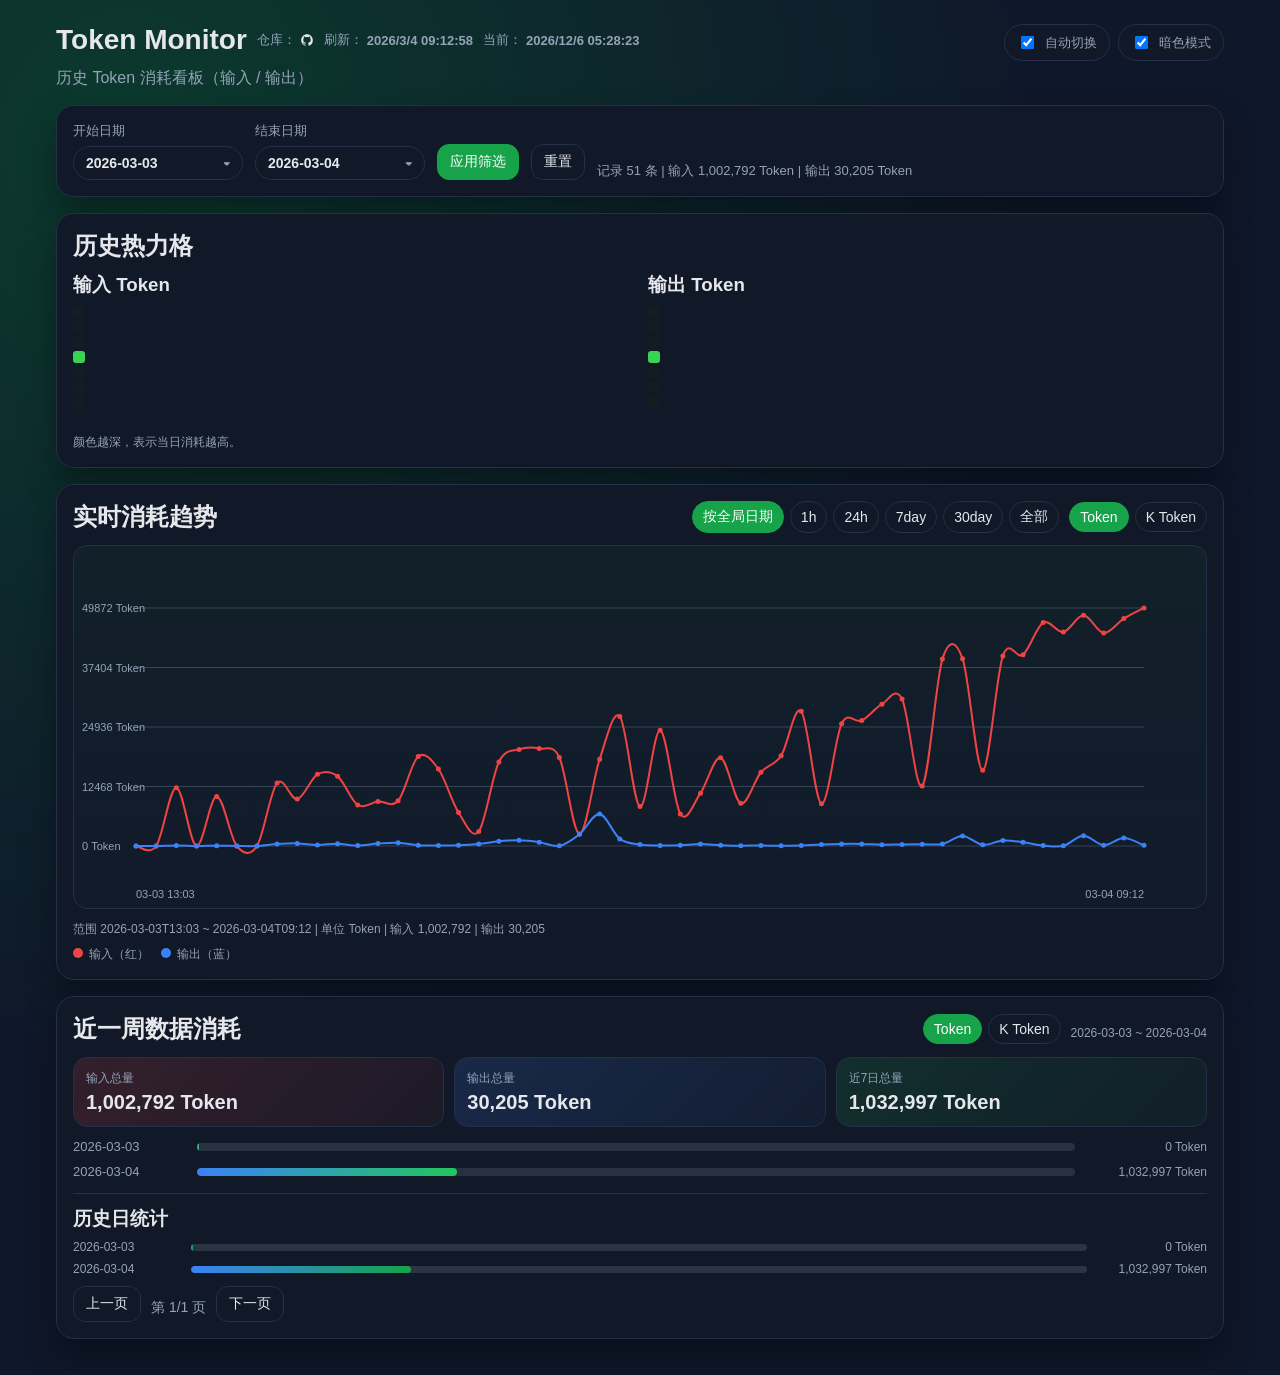
==== commit a08fce2d: "feat: add rounded custom date dropdowns and week unit toggle" ====
--- a/token-monitor/index.html
+++ b/token-monitor/index.html
@@ -39,11 +39,19 @@
     <section class="filters card">
       <label>
         开始日期
-        <span class="select-wrap"><select id="startDate"></select></span>
+        <div class="date-dd" id="startDateWrap">
+          <button id="startDateBtn" type="button" class="date-dd-btn">全部</button>
+          <div id="startDateMenu" class="date-dd-menu" hidden></div>
+          <input id="startDate" type="hidden" value="" />
+        </div>
       </label>
       <label>
         结束日期
-        <span class="select-wrap"><select id="endDate"></select></span>
+        <div class="date-dd" id="endDateWrap">
+          <button id="endDateBtn" type="button" class="date-dd-btn">全部</button>
+          <div id="endDateMenu" class="date-dd-menu" hidden></div>
+          <input id="endDate" type="hidden" value="" />
+        </div>
       </label>
       <button id="applyBtn" type="button">应用筛选</button>
       <button id="resetBtn" type="button" class="ghost">重置</button>
@@ -94,7 +102,13 @@
     <section class="card week-panel">
       <div class="week-header">
         <h2>近一周数据消耗</h2>
-        <span id="weekRangeText" class="legend"></span>
+        <div class="week-head-right">
+          <div class="range-group" id="weekUnitGroup" role="group" aria-label="近一周单位选择">
+            <button type="button" class="range-btn" data-unit="token">Token</button>
+            <button type="button" class="range-btn" data-unit="k">K Token</button>
+          </div>
+          <span id="weekRangeText" class="legend"></span>
+        </div>
       </div>
       <div class="week-stats">
         <article class="week-stat in">
--- a/token-monitor/styles.css
+++ b/token-monitor/styles.css
@@ -79,7 +79,6 @@
   font-size: 13px;
 }
 
-select,
 button {
   border-radius: 12px;
   border: 1px solid var(--border);
@@ -87,19 +86,6 @@
   color: var(--text);
   padding: 8px 12px;
   font-size: 14px;
-}
-
-select {
-  border-radius: 999px;
-  appearance: none;
-  -webkit-appearance: none;
-  font-family: "Nunito", "Avenir Next", "PingFang SC", "Hiragino Sans GB", sans-serif;
-  font-weight: 700;
-  padding-right: 30px;
-  background-image: linear-gradient(45deg, transparent 50%, var(--muted) 50%), linear-gradient(135deg, var(--muted) 50%, transparent 50%);
-  background-position: calc(100% - 16px) calc(50% - 2px), calc(100% - 10px) calc(50% - 2px);
-  background-size: 6px 6px, 6px 6px;
-  background-repeat: no-repeat;
 }
 
 button {
@@ -144,21 +130,60 @@
 }
 
 .repo-icon-link svg {
-  width: 18px;
-  height: 18px;
+  width: 14px;
+  height: 14px;
   fill: currentColor;
 }
 
-.select-wrap {
-  display: inline-block;
-  border-radius: 999px;
-  border: 1px solid var(--border);
-  overflow: hidden;
-}
-
-.select-wrap select {
+.date-dd {
+  position: relative;
+  width: 170px;
+}
+
+.date-dd-btn {
+  width: 100%;
+  text-align: left;
+  border-radius: 999px;
+  background: var(--panel);
+  color: var(--text);
+  border: 1px solid var(--border);
+  font-family: "Nunito", "Avenir Next", "PingFang SC", "Hiragino Sans GB", sans-serif;
+  font-weight: 700;
+}
+
+.date-dd-btn::after {
+  content: "▾";
+  float: right;
+  color: var(--muted);
+}
+
+.date-dd-menu {
+  position: absolute;
+  left: 0;
+  right: 0;
+  top: calc(100% + 6px);
+  z-index: 30;
+  background: var(--panel);
+  border: 1px solid var(--border);
+  border-radius: 14px;
+  box-shadow: var(--shadow);
+  max-height: 220px;
+  overflow: auto;
+  padding: 6px;
+}
+
+.date-dd-item {
+  width: 100%;
+  text-align: left;
+  background: transparent;
+  color: var(--text);
   border: 0;
-  border-radius: 999px;
+  border-radius: 10px;
+  padding: 7px 8px;
+}
+
+.date-dd-item:hover {
+  background: rgba(148, 163, 184, 0.15);
 }
 
 .line-header {
@@ -315,6 +340,13 @@
   flex-wrap: wrap;
 }
 
+.week-head-right {
+  display: flex;
+  align-items: center;
+  gap: 10px;
+  flex-wrap: wrap;
+}
+
 .week-stats {
   margin-top: 12px;
   display: grid;
